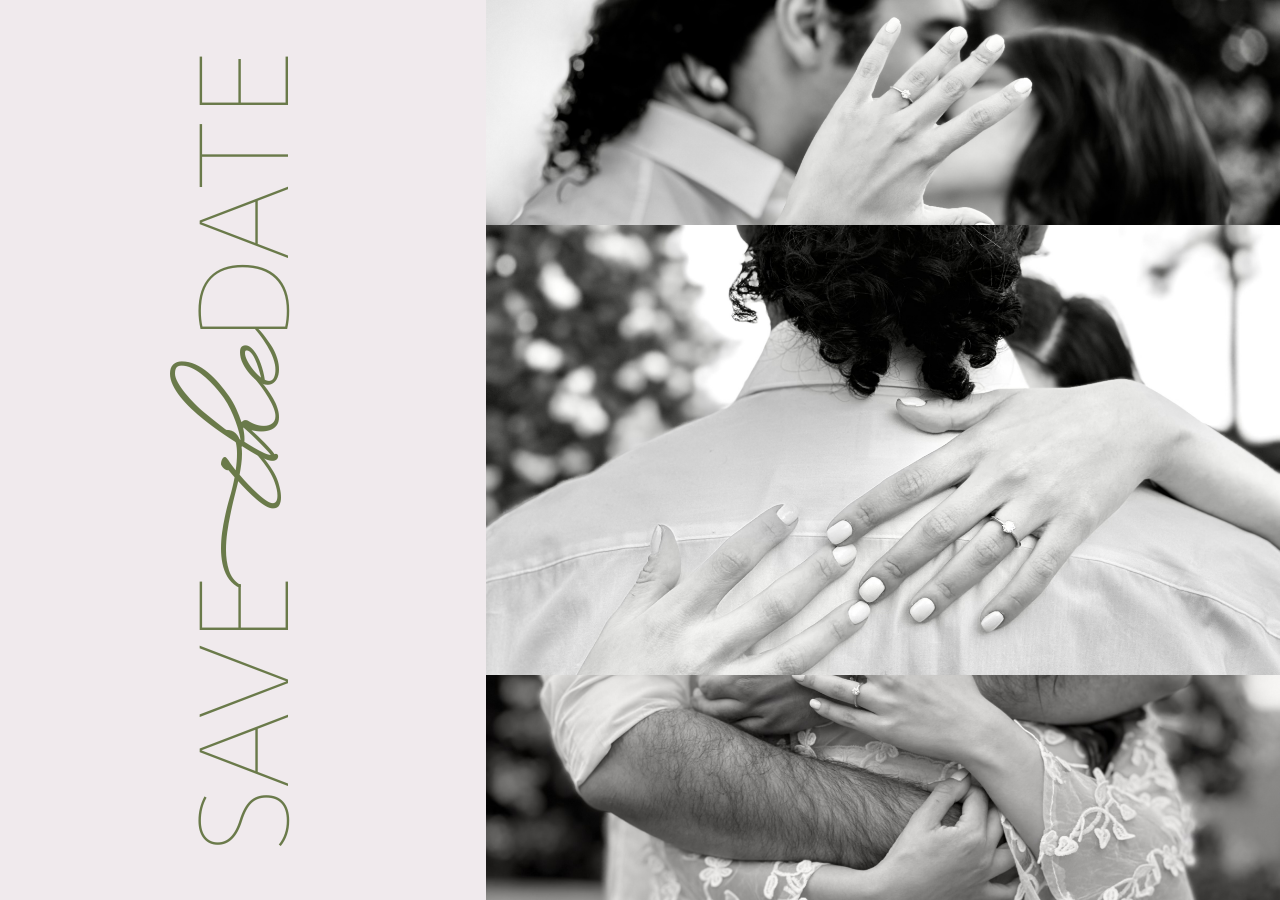
==== en/index.html @ 9528762c "final" ====
<!DOCTYPE html>
<html lang="en" dir="ltr">
<head>
  <meta charset="UTF-8">
  <meta name="viewport" content="width=device-width, initial-scale=1.0, viewport-fit=cover, interactive-widget=resizes-content">
  <meta name="format-detection" content="telephone=no">
  <meta name="apple-mobile-web-app-capable" content="yes">
  <meta name="apple-mobile-web-app-status-bar-style" content="default">
  <script>
    (function () {
      function syncAppHeight() {
        var h =
          (window.visualViewport && window.visualViewport.height) ||
          window.innerHeight;
        document.documentElement.style.setProperty(
          "--app-height",
          Math.round(h) + "px"
        );
      }
      syncAppHeight();
      window.addEventListener("resize", syncAppHeight, { passive: true });
      if (window.visualViewport) {
        window.visualViewport.addEventListener("resize", syncAppHeight, {
          passive: true,
        });
      }
    })();
  </script>
  <title>Pouya &amp; Ghazal</title>
  <link rel="preconnect" href="https://fonts.googleapis.com">
  <link rel="preconnect" href="https://fonts.gstatic.com" crossorigin>
  <link href="https://fonts.googleapis.com/css2?family=Cormorant+Garamond:ital,wght@0,400;0,500;1,400&family=WindSong:wght@400;500&family=M+PLUS+1p:wght@100;300;400&family=Noto+Sans+Arabic:wght@100..900&display=swap" rel="stylesheet">
  <link rel="stylesheet" href="styles.css">
</head>
<body class="is-intro-pending is-spiral-active">
  <div class="intro-spiral-prelude" aria-hidden="true">
    <div class="intro-spiral-prelude__stage">
      <div class="intro-spiral-prelude__arm intro-spiral-prelude__arm--a">
        <span class="intro-spiral-prelude__orb"></span>
      </div>
      <div class="intro-spiral-prelude__arm intro-spiral-prelude__arm--b">
        <span class="intro-spiral-prelude__orb"></span>
      </div>
      <span class="intro-spiral-prelude__merge"></span>
    </div>
  </div>
  <main class="invitation">
    <section class="invitation__copy-column ">
      <div class="copy-row ">
        <div class="headline-stack ">
          <div class="headline-stack__column ">
            <h1 class="headline headline--sans">SAVE</h1>
            <h1 class="headline headline--script headline--the-offset">the</h1>
            <h1 class="headline headline--sans">DATE</h1>
          </div>
          <div class="intro-reveal-overlay" aria-hidden="true"></div>
        </div>
        <p class="event-details" data-event-details="August 29, 2026 · Pooya &amp; Ghazal" lang="en" dir="ltr">August 29, 2026 · Pooya &amp; Ghazal</p>
      </div>
    </section>

    <section class="invitation__photo-column" aria-label="Photos">
      <figure class="photo-frame photo-frame--compact">
        <img src="IMG_3901.jpg" alt="" loading="eager">
      </figure>
      <figure class="photo-frame photo-frame--featured" id="featured-photo">
        <img src="IMG_3947.jpg" alt="" loading="eager">
      </figure>
      <figure class="photo-frame photo-frame--compact">
        <img src="IMG_3905.jpg" alt="" loading="eager">
      </figure>
      <div class="intro-reveal-overlay" aria-hidden="true"></div>
    </section>
  </main>
  <script src="intro-en.js" defer></script>
</body>
</html>
---- en/styles.css ----
/* ==========================================================================
   Reset & box model
   ========================================================================== */

* {
  box-sizing: border-box;
  margin: 0;
}

/* ==========================================================================
   Design tokens
   ========================================================================== */

:root {
  --nude-bg: #f0f4ec;
  --nude-panel: rgb(240, 234, 237);
  --nude-text: #6a7a4a;
  --nude-text-soft: #9c8095;
  --intro-reveal-duration: 4s;
  --intro-reveal-delay: 0ms;
  --intro-spiral-duration: 6s;
  --hero-expand-duration: 3s;
  /* Viewport: JS sets --app-height; fallbacks cover static-load + older browsers */
  --viewport-height: 100vh;
  --viewport-height: 100svh;
  --viewport-height: 100dvh;
  --app-height: var(--viewport-height);
}

/* ==========================================================================
   Typography & Language System
   ========================================================================== */

[dir="ltr"] {
  direction: ltr;
}

[dir="rtl"] {
  direction: rtl;
}

[lang="en"] {
  font-family: "Cormorant Garamond", Georgia, "Times New Roman", serif;
}

[lang="fa"] {
  font-family: "Noto Sans Arabic", sans-serif;
  font-optical-sizing: auto;
  font-weight: 400; /* Default weight, can be overridden */
  font-style: normal;
  font-variation-settings: "wdth" 100;
}

/* ==========================================================================
   Page shell
   ========================================================================== */

html {
  height: 100%;
  height: -webkit-fill-available;
  height: var(--app-height);
}

body {
  min-height: 100%;
  min-height: -webkit-fill-available;
  min-height: var(--app-height);
  color: var(--nude-text);
  background: var(--nude-bg);
  transition: background-color 0.9s ease;
  -webkit-text-size-adjust: 100%;
  text-size-adjust: 100%;
  -webkit-tap-highlight-color: transparent;
}

body.is-after-spiral {
  background-color: var(--nude-panel);
}

body.is-spiral-active .invitation {
  visibility: hidden;
}

/* ==========================================================================
   Spiral prelude (pre-reveal)
   ========================================================================== */

.intro-spiral-prelude {
  position: fixed;
  inset: 0;
  z-index: 9000;
  display: grid;
  place-items: center;
  background: var(--nude-bg);
  pointer-events: none;
  animation: intro-spiral-prelude-bg var(--intro-spiral-duration) ease-in-out forwards;
}

.intro-spiral-prelude--done {
  opacity: 0;
  visibility: hidden;
}

.intro-spiral-prelude__stage {
  position: relative;
  width: min(72vmin, 72svmin, 28rem);
  height: min(72vmin, 72svmin, 28rem);
}

.intro-spiral-prelude__arm {
  position: absolute;
  top: 50%;
  left: 50%;
  width: 0;
  height: 0;
  transform-origin: center;
  will-change: transform;
}

.intro-spiral-prelude__orb {
  position: absolute;
  top: 0;
  left: 0;
  width: clamp(5.4rem, 19.2vmin, 9.6rem);
  height: clamp(5.4rem, 19.2vmin, 9.6rem);
  border-radius: 50%;
  transform: translate(-50%, -50%);
  background: radial-gradient(
    circle at 42% 38%,
    rgba(156, 128, 149, 0.18),
    rgba(156, 128, 149, 0.07) 58%,
    transparent 78%
  );
  background: radial-gradient(
    circle at 42% 38%,
    color-mix(in srgb, var(--nude-text-soft) 18%, transparent),
    color-mix(in srgb, var(--nude-text-soft) 7%, transparent) 58%,
    transparent 78%
  );
  filter: blur(3px);
  -webkit-filter: blur(3px);
  will-change: transform, opacity;
  animation: intro-spiral-orb-fade var(--intro-spiral-duration) ease-out forwards;
}

.intro-spiral-prelude__arm--a {
  transform: rotate(0deg) translateX(40.8vmin);
  animation: intro-spiral-arm-a var(--intro-spiral-duration) linear forwards;
}

.intro-spiral-prelude__arm--b {
  transform: rotate(180deg) translateX(40.8vmin);
  animation: intro-spiral-arm-b var(--intro-spiral-duration) linear forwards;
}

.intro-spiral-prelude__merge {
  position: absolute;
  top: 50%;
  left: 50%;
  width: clamp(5.4rem, 19.2vmin, 9.6rem);
  height: clamp(5.4rem, 19.2vmin, 9.6rem);
  border-radius: 50%;
  transform: translate(-50%, -50%) scale(0.35);
  opacity: 0;
  background: radial-gradient(
    circle at 50% 50%,
    rgba(156, 128, 149, 0.24),
    rgba(156, 128, 149, 0.1) 62%,
    transparent 82%
  );
  background: radial-gradient(
    circle at 50% 50%,
    color-mix(in srgb, var(--nude-text-soft) 24%, transparent),
    color-mix(in srgb, var(--nude-text-soft) 10%, transparent) 62%,
    transparent 82%
  );
  filter: blur(4px);
  -webkit-filter: blur(4px);
  animation: intro-spiral-merge var(--intro-spiral-duration) ease-out forwards;
}

/* Transform-based keyframes (no @property) — works in Safari, Samsung Internet, etc. */
@keyframes intro-spiral-arm-a {
  0% {
    transform: rotate(0deg) translateX(40.8vmin);
  }

  22% {
    transform: rotate(108deg) translateX(38.4vmin);
  }

  48% {
    transform: rotate(324deg) translateX(24vmin);
  }

  68% {
    transform: rotate(540deg) translateX(8vmin);
  }

  78%,
  100% {
    transform: rotate(720deg) translateX(0);
  }
}

@keyframes intro-spiral-arm-b {
  0% {
    transform: rotate(180deg) translateX(40.8vmin);
  }

  22% {
    transform: rotate(288deg) translateX(38.4vmin);
  }

  48% {
    transform: rotate(504deg) translateX(24vmin);
  }

  68% {
    transform: rotate(720deg) translateX(8vmin);
  }

  78%,
  100% {
    transform: rotate(900deg) translateX(0);
  }
}

@keyframes intro-spiral-orb-fade {
  0%,
  78% {
    opacity: 1;
  }

  88%,
  100% {
    opacity: 0;
  }
}

@keyframes intro-spiral-merge {
  0%,
  78% {
    opacity: 0;
    transform: translate(-50%, -50%) scale(0.35);
  }

  86% {
    opacity: 0.35;
    transform: translate(-50%, -50%) scale(0.85);
  }

  94% {
    opacity: 0.22;
    transform: translate(-50%, -50%) scale(1.15);
  }

  100% {
    opacity: 0;
    transform: translate(-50%, -50%) scale(1.45);
  }
}

@keyframes intro-spiral-prelude-bg {
  0%,
  78% {
    background-color: var(--nude-bg);
  }

  86% {
    background-color: #eee8eb;
    background-color: color-mix(in srgb, var(--nude-panel) 38%, var(--nude-bg));
  }

  92% {
    background-color: #f2eaed;
    background-color: color-mix(in srgb, var(--nude-panel) 72%, var(--nude-bg));
  }

  100% {
    background-color: var(--nude-panel);
  }
}

/* ==========================================================================
   Invitation card layout
   ========================================================================== */

.invitation {
  display: flex;
  flex-direction: row;
  width: 100%;
  min-height: var(--app-height);
  height: var(--app-height);
}

.invitation__copy-column {
  position: relative;
  flex: 0 0 38%;
  display: flex;
  align-items: center;
  justify-content: center;
  align-self: stretch;
  min-height: 0;
  padding: max(1rem, env(safe-area-inset-top)) 0 max(1rem, env(safe-area-inset-bottom));
  background: var(--nude-panel);
  overflow: hidden;
}

.copy-row {
  display: flex;
  flex-direction: row;
  align-items: center;
  justify-content: center;
  height: 100%;
  min-height: 0;
}

/* ==========================================================================
   Headline stack (SAVE / the / DATE)
   ========================================================================== */

.headline-stack {
  --headline-font-size: clamp(2.5rem, 11vh, 7rem);
  --headline-font-size: clamp(2.5rem, 11dvh, 7rem);
  --headline-the-gap-before: 0.39em;
  --headline-the-gap-after: 0.12em;
  --headline-the-offset: 0.2em;
  position: relative;
  display: flex;
  align-items: center;
  justify-content: center;
  flex-shrink: 0;
  transform: rotate(90deg) rotate(180deg);
  -webkit-transform: rotate(90deg) rotate(180deg);
  transform-origin: center center;
  -webkit-transform-origin: center center;
}

.headline-stack__column {
  display: flex;
  flex-direction: row;
  align-items: center;
}

.headline {
  line-height: 1.3;
  color: var(--nude-text);
  white-space: nowrap;
  font-size: var(--headline-font-size, clamp(2.5rem, 11vh, 7rem));
  font-kerning: normal;
  -webkit-font-smoothing: antialiased;
}

.headline--the-offset {
  margin-inline-start: var(--headline-the-gap-before);
  margin-inline-end: var(--headline-the-gap-after);
  margin-top: var(--headline-the-offset);
}

.headline--script {
  font-family: "WindSong", cursive;
  font-weight: 500;
  font-style: normal;
}

.headline--sans {
  font-family: "M PLUS 1p", sans-serif;
  font-weight: 100;
  font-style: normal;
}

/* ==========================================================================
   Event details (couple + date)
   ========================================================================== */

.event-details {
  position: absolute;
  top: 50%;
  right: 0.5rem;
  font-weight: 400;
  font-style: normal;
  font-size: 1rem;
  letter-spacing: 0.04em;
  color: var(--nude-text-soft);
  writing-mode: vertical-rl;
  -webkit-writing-mode: vertical-rl;
  text-orientation: mixed;
  -webkit-text-orientation: mixed;
  white-space: nowrap;
  transform: translateY(-50%) rotate(180deg);
  -webkit-transform: translateY(-50%) rotate(180deg);
  flex-shrink: 0;
  font-kerning: normal;
  -webkit-font-smoothing: antialiased;
}

.event-details.event-details--typing {
  opacity: 1;
  transition: opacity 0.3s ease;
}

.event-details.event-details--typing:not(.event-details--done)::after {
  content: "|";
  margin-left: 0.05em;
  opacity: 0.85;
  animation: typing-caret-blink 0.9s step-end infinite;
}

.event-details.event-details--done::after {
  content: none;
}

@keyframes typing-caret-blink {
  50% {
    opacity: 0;
  }
}

/* ==========================================================================
   Photo gallery column
   ========================================================================== */

.invitation__photo-column {
  position: relative;
  flex: 1 1 auto;
  display: flex;
  flex-direction: column;
  align-self: stretch;
  min-width: 0;
  min-height: 0;
  height: 100%;
}

.photo-frame {
  overflow: hidden;
  min-height: 0;
  flex-shrink: 0;
}

.photo-frame--compact {
  flex: 0 0 25%;
}

.photo-frame--featured {
  flex: 1 1 40%;
  min-height: 0;
}

.photo-frame img {
  display: block;
  width: 100%;
  height: 100%;
  object-fit: cover;
  object-position: center;
  -webkit-object-fit: cover;
}

/* ==========================================================================
   Intro blur reveal (overlay layers)
   ========================================================================== */

.intro-reveal-overlay {
  position: absolute;
  inset: 0;
  z-index: 2;
  pointer-events: none;
  -webkit-backdrop-filter: blur(32px);
  backdrop-filter: blur(32px);
  background: var(--nude-panel);
  background: color-mix(in srgb, var(--nude-panel) 100%, transparent);
  opacity: 1;
  transform: translateZ(0);
  -webkit-transform: translateZ(0);
  transition: opacity var(--intro-reveal-duration) ease-in var(--intro-reveal-delay);
}

body.is-intro-revealing .intro-reveal-overlay {
  opacity: 0;
}

body.is-layout-locked .invitation__copy-column,
body.is-layout-locked .invitation__photo-column {
  flex: 0 0 auto;
}

body.is-intro-pending,
body.is-intro-revealing,
body.is-layout-locked {
  overflow-x: hidden;
}

body.is-intro-pending .event-details {
  opacity: 0;
}

/* ==========================================================================
   Photo spotlight overlay
   ========================================================================== */

body.is-spotlight-pending,
body.is-spotlight-active {
  overflow: hidden;
}

.photo-spotlight {
  position: fixed;
  inset: 0;
  z-index: 10000;
  pointer-events: none;
}

.photo-spotlight__viewport {
  position: fixed;
  top: var(--reveal-top, 0);
  left: var(--reveal-left, 0);
  width: var(--reveal-width, 100vw);
  height: var(--reveal-height, var(--app-height));
  overflow: hidden;
  z-index: 1;
  background: var(--nude-text-soft);
  transition:
    top var(--hero-expand-duration) cubic-bezier(0.4, 0, 0.2, 1),
    left var(--hero-expand-duration) cubic-bezier(0.4, 0, 0.2, 1),
    width var(--hero-expand-duration) cubic-bezier(0.4, 0, 0.2, 1),
    height var(--hero-expand-duration) cubic-bezier(0.4, 0, 0.2, 1);
}

.photo-spotlight--expanded .photo-spotlight__viewport {
  top: 0;
  left: 0;
  width: 100vw;
  height: var(--app-height);
}

.photo-spotlight__viewport img {
  display: block;
  width: 100%;
  height: 100%;
  object-fit: cover;
  object-position: center;
  -webkit-object-fit: cover;
  opacity: 1;
  transition: filter var(--hero-expand-duration) cubic-bezier(0.4, 0, 0.2, 1);
  -webkit-transition: -webkit-filter var(--hero-expand-duration) cubic-bezier(0.4, 0, 0.2, 1);
}

.photo-spotlight--expanded .photo-spotlight__viewport img {
  filter: brightness(0.42);
  -webkit-filter: brightness(0.42);
}

.photo-spotlight__dim {
  position: absolute;
  inset: 0;
  background: rgba(0, 0, 0, 0);
  transition: background var(--hero-expand-duration) cubic-bezier(0.4, 0, 0.2, 1);
  pointer-events: none;
}

.photo-spotlight--expanded .photo-spotlight__dim {
  background: var(--nude-text-soft);
  opacity: 0.42;
  filter: brightness(0.42);
  -webkit-filter: brightness(0.42);
}

.photo-spotlight__message {
  position: fixed;
  inset: 0;
  z-index: 2;
  display: flex;
  align-items: center;
  justify-content: center;
  margin: 0;
  padding: max(1.5rem, env(safe-area-inset-top)) 2rem max(7.5rem, calc(env(safe-area-inset-bottom) + 6rem));
  max-width: 36rem;
  margin-inline: auto;
  font-size: clamp(1.05rem, 2.8vw, 1.35rem);
  font-weight: 400;
  line-height: 1.65;
  letter-spacing: 0.02em;
  color: rgba(255, 252, 248, 0.94);
  text-align: center;
  white-space: pre-line;
  opacity: 0;
  transition: opacity 0.6s ease 0.15s;
}

.photo-spotlight--typing .photo-spotlight__message {
  opacity: 1;
}

.photo-spotlight__address {
  position: fixed;
  left: 50%;
  bottom: max(2.75rem, calc(env(safe-area-inset-bottom) + 1.75rem));
  z-index: 3;
  display: inline-flex;
  align-items: center;
  gap: 0.55rem;
  padding: 0.72rem 1.5rem;
  border-radius: 999px;
  border: 1px solid rgba(255, 252, 248, 0.5);
  background: rgba(156, 128, 149, 0.2);
  -webkit-backdrop-filter: blur(6px);
  backdrop-filter: blur(6px);
  color: rgba(255, 252, 248, 0.95);
  font-size: clamp(1rem, 2.6vw, 1.2rem);
  font-weight: 400;
  letter-spacing: 0.02em;
  text-decoration: none;
  pointer-events: auto;
  cursor: pointer;
  opacity: 0;
  transform: translateX(-50%) translateY(14px);
  transition:
    opacity 1.6s ease,
    transform 1.6s ease,
    background 0.4s ease,
    border-color 0.4s ease;
}

.photo-spotlight__address--visible {
  opacity: 1;
  transform: translateX(-50%) translateY(0);
}

.photo-spotlight__address:hover,
.photo-spotlight__address:focus-visible {
  background: rgba(156, 128, 149, 0.34);
  border-color: rgba(255, 252, 248, 0.85);
  outline: none;
}

.photo-spotlight__address-icon {
  width: 1.2em;
  height: 1.2em;
  flex-shrink: 0;
}

/* ==========================================================================
   Address page
   ========================================================================== */

.address-body {
  display: flex;
  min-height: var(--app-height);
  background: var(--nude-panel);
}

.address {
  position: relative;
  margin: auto;
  width: min(92%, 30rem);
  display: flex;
  flex-direction: column;
  align-items: center;
  gap: 1.75rem;
  padding: max(4rem, calc(env(safe-area-inset-top) + 3rem)) 1.25rem
    max(2.5rem, calc(env(safe-area-inset-bottom) + 1.5rem));
  text-align: center;
  animation: address-fade-in 0.9s ease both;
}

@keyframes address-fade-in {
  from {
    opacity: 0;
    transform: translateY(10px);
  }
  to {
    opacity: 1;
    transform: translateY(0);
  }
}

.address__back {
  position: absolute;
  top: max(1.25rem, env(safe-area-inset-top));
  inset-inline-start: 0.25rem;
  display: inline-flex;
  align-items: center;
  gap: 0.35rem;
  padding: 0.4rem 0.7rem;
  color: var(--nude-text-soft);
  font-size: 0.95rem;
  text-decoration: none;
  border-radius: 999px;
  transition: color 0.3s ease;
}

.address__back:hover,
.address__back:focus-visible {
  color: var(--nude-text);
  outline: none;
}

.address__back-icon {
  width: 1.05em;
  height: 1.05em;
}

.address__photo {
  width: 100%;
  aspect-ratio: 4 / 3;
  margin: 0;
  overflow: hidden;
  border-radius: 16px;
  box-shadow: 0 18px 40px -24px rgba(106, 122, 74, 0.55);
}

.address__photo img {
  display: block;
  width: 100%;
  height: 100%;
  object-fit: cover;
  object-position: center;
}

.address__title {
  font-size: clamp(2rem, 9vw, 3rem);
  font-weight: 400;
  color: var(--nude-text);
  line-height: 1.2;
}

.address__subtitle {
  margin-top: -0.85rem;
  font-size: clamp(1rem, 3.5vw, 1.15rem);
  color: var(--nude-text-soft);
  line-height: 1.4;
}

.address__text {
  font-size: clamp(1rem, 3.8vw, 1.2rem);
  line-height: 2;
  color: var(--nude-text-soft);
  white-space: pre-line;
}

.address__actions {
  display: flex;
  flex-wrap: wrap;
  justify-content: center;
  gap: 0.75rem;
}

.address__map-link {
  display: inline-flex;
  align-items: center;
  gap: 0.5rem;
  padding: 0.78rem 1.7rem;
  border-radius: 999px;
  border: 1px solid color-mix(in srgb, var(--nude-text) 45%, transparent);
  background: transparent;
  color: var(--nude-text);
  font-size: clamp(1rem, 3vw, 1.15rem);
  letter-spacing: 0.02em;
  text-decoration: none;
  transition:
    background 0.35s ease,
    color 0.35s ease,
    border-color 0.35s ease;
}

.address__map-link:hover,
.address__map-link:focus-visible {
  background: var(--nude-text);
  color: var(--nude-panel);
  border-color: var(--nude-text);
  outline: none;
}

.address__map-icon {
  width: 1.2em;
  height: 1.2em;
  flex-shrink: 0;
}

.address--korooki {
  width: min(96%, 42rem);
  max-width: 100%;
  min-width: 0;
  gap: 1.25rem;
}

.address__korooki {
  position: relative;
  width: 100%;
  max-width: 100%;
  min-width: 0;
  margin: 0;
  overflow: hidden;
  border-radius: 16px;
  background: var(--nude-panel);
  box-shadow: 0 18px 40px -24px rgba(106, 122, 74, 0.45);
  isolation: isolate;
}

.address__korooki img {
  display: block;
  width: 100%;
  max-width: 100%;
  height: auto;
  mix-blend-mode: multiply;
  filter: contrast(0.92) brightness(0.98) sepia(0.12);
}

.address__korooki-wash {
  position: absolute;
  inset: 0;
  pointer-events: none;
  background: color-mix(in srgb, var(--nude-panel) 28%, transparent);
  mix-blend-mode: multiply;
}

/* ==========================================================================
   Reduced motion overrides
   ========================================================================== */

@media (prefers-reduced-motion: reduce) {
  .intro-spiral-prelude {
    display: none;
  }

  body.is-spiral-active .invitation {
    visibility: visible;
  }

  .intro-reveal-overlay {
    transition: none;
    opacity: 0;
  }

  body.is-intro-pending .event-details {
    opacity: 1;
  }

  .photo-spotlight__address {
    transition: opacity 0.4s ease;
    transform: translateX(-50%);
  }

  .photo-spotlight__address--visible {
    transform: translateX(-50%);
  }

  .address {
    animation: none;
  }
}
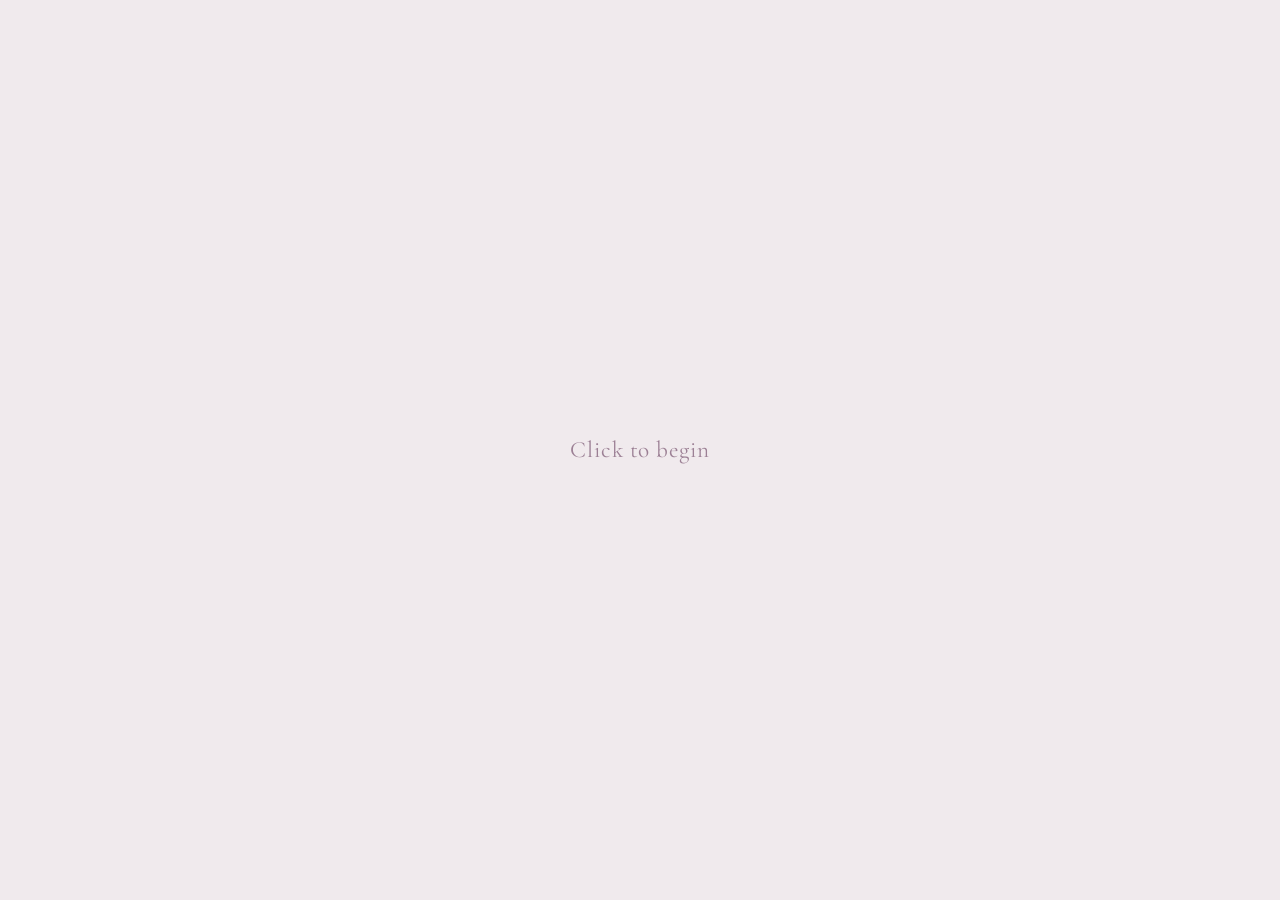
==== commit 4508c333: "song" ====
--- a/en/index.html
+++ b/en/index.html
@@ -30,9 +30,9 @@
   <link rel="preconnect" href="https://fonts.googleapis.com">
   <link rel="preconnect" href="https://fonts.gstatic.com" crossorigin>
   <link href="https://fonts.googleapis.com/css2?family=Cormorant+Garamond:ital,wght@0,400;0,500;1,400&family=WindSong:wght@400;500&family=M+PLUS+1p:wght@100;300;400&family=Noto+Sans+Arabic:wght@100..900&display=swap" rel="stylesheet">
-  <link rel="stylesheet" href="styles.css">
+  <link rel="stylesheet" href="../assets/styles.css">
 </head>
-<body class="is-intro-pending is-spiral-active">
+<body class="is-start-pending is-intro-pending is-spiral-active">
   <div class="intro-spiral-prelude" aria-hidden="true">
     <div class="intro-spiral-prelude__stage">
       <div class="intro-spiral-prelude__arm intro-spiral-prelude__arm--a">
@@ -61,17 +61,34 @@
 
     <section class="invitation__photo-column" aria-label="Photos">
       <figure class="photo-frame photo-frame--compact">
-        <img src="IMG_3901.jpg" alt="" loading="eager">
+        <img src="../assets/IMG_3901.jpg" alt="" loading="eager">
       </figure>
       <figure class="photo-frame photo-frame--featured" id="featured-photo">
-        <img src="IMG_3947.jpg" alt="" loading="eager">
+        <img src="../assets/IMG_3947.jpg" alt="" loading="eager">
       </figure>
       <figure class="photo-frame photo-frame--compact">
-        <img src="IMG_3905.jpg" alt="" loading="eager">
+        <img src="../assets/IMG_3905.jpg" alt="" loading="eager">
       </figure>
       <div class="intro-reveal-overlay" aria-hidden="true"></div>
     </section>
   </main>
-  <script src="intro-en.js" defer></script>
+  <script>
+    window.PG_INVITE = {
+      spotlight: {
+        content: "We're so excited to celebrate our ceremony with the people we love most, and it wouldn't be the same without you! We'd be so happy to have you with us as we say \"I do\" and celebrate this special day together.\n\nTo those who are unable to join us, please know you'll be dearly missed. We'll be carrying your love and well wishes with us on our special day.\n\nIf you could kindly let us know by next week whether you'll be able to join us, we'd really appreciate it.\n\nSaturday, August 29 at 7:30 PM\n\nWith love,\nGhazal and Pooya",
+        lang: "en",
+        dir: "ltr",
+      },
+      addressCta: {
+        content: "Address",
+        lang: "en",
+        dir: "ltr",
+      },
+      startLabel: "Click to begin",
+      startLang: "en",
+      startDir: "ltr",
+    };
+  </script>
+  <script src="../assets/intro.js" defer></script>
 </body>
 </html>
--- a/assets/styles.css
+++ b/assets/styles.css
@@ -0,0 +1,912 @@
+/* ==========================================================================
+   Reset & box model
+   ========================================================================== */
+
+* {
+  box-sizing: border-box;
+  margin: 0;
+}
+
+/* ==========================================================================
+   Design tokens
+   ========================================================================== */
+
+:root {
+  --nude-bg: #f0f4ec;
+  --nude-panel: rgb(240, 234, 237);
+  --nude-text: #6a7a4a;
+  --nude-text-soft: #9c8095;
+  --intro-reveal-duration: 4s;
+  --intro-reveal-delay: 0ms;
+  --intro-spiral-duration: 6s;
+  --hero-expand-duration: 3s;
+  /* Viewport: JS sets --app-height; fallbacks cover static-load + older browsers */
+  --viewport-height: 100vh;
+  --viewport-height: 100svh;
+  --viewport-height: 100dvh;
+  --app-height: var(--viewport-height);
+}
+
+/* ==========================================================================
+   Typography & Language System
+   ========================================================================== */
+
+[dir="ltr"] {
+  direction: ltr;
+}
+
+[dir="rtl"] {
+  direction: rtl;
+}
+
+[lang="en"] {
+  font-family: "Cormorant Garamond", Georgia, "Times New Roman", serif;
+}
+
+[lang="fa"] {
+  font-family: "Noto Sans Arabic", sans-serif;
+  font-optical-sizing: auto;
+  font-weight: 400; /* Default weight, can be overridden */
+  font-style: normal;
+  font-variation-settings: "wdth" 100;
+}
+
+/* ==========================================================================
+   Page shell
+   ========================================================================== */
+
+html {
+  height: 100%;
+  height: -webkit-fill-available;
+  height: var(--app-height);
+}
+
+body {
+  min-height: 100%;
+  min-height: -webkit-fill-available;
+  min-height: var(--app-height);
+  color: var(--nude-text);
+  background: var(--nude-bg);
+  transition: background-color 0.9s ease;
+  -webkit-text-size-adjust: 100%;
+  text-size-adjust: 100%;
+  -webkit-tap-highlight-color: transparent;
+}
+
+body.is-after-spiral {
+  background-color: var(--nude-panel);
+}
+
+body.is-spiral-active .invitation {
+  visibility: hidden;
+}
+
+/* ==========================================================================
+   Start gate (tap to begin + unlock audio)
+   ========================================================================== */
+
+body.is-start-pending {
+  overflow: hidden;
+  background-color: var(--nude-panel);
+}
+
+body.is-start-pending .invitation,
+body.is-start-pending .intro-spiral-prelude {
+  visibility: hidden;
+  pointer-events: none;
+}
+
+body.is-start-pending .intro-spiral-prelude,
+body.is-start-pending .intro-spiral-prelude * {
+  animation-play-state: paused;
+}
+
+.start-gate {
+  position: fixed;
+  inset: 0;
+  z-index: 11000;
+  display: grid;
+  place-items: center;
+  padding: max(1.5rem, env(safe-area-inset-top)) 1.5rem
+    max(1.5rem, env(safe-area-inset-bottom));
+  background: var(--nude-panel);
+}
+
+.start-gate__btn {
+  appearance: none;
+  border: none;
+  background: transparent;
+  color: var(--nude-text);
+  font-size: clamp(1.15rem, 4.2vw, 1.45rem);
+  letter-spacing: 0.04em;
+  line-height: 1.4;
+  padding: 0.85rem 0.5rem;
+  cursor: pointer;
+  -webkit-tap-highlight-color: transparent;
+  transition: color 0.35s ease, opacity 0.35s ease;
+}
+
+.start-gate__btn:hover,
+.start-gate__btn:focus-visible {
+  color: var(--nude-text-soft);
+  outline: none;
+}
+
+.start-gate__btn[lang="fa"] {
+  font-family: "Noto Sans Arabic", sans-serif;
+  letter-spacing: 0;
+}
+
+.start-gate__btn[lang="en"] {
+  font-family: "Cormorant Garamond", Georgia, serif;
+}
+
+/* ==========================================================================
+   Spiral prelude (pre-reveal)
+   ========================================================================== */
+
+.intro-spiral-prelude {
+  position: fixed;
+  inset: 0;
+  z-index: 9000;
+  display: grid;
+  place-items: center;
+  background: var(--nude-bg);
+  pointer-events: none;
+  animation: intro-spiral-prelude-bg var(--intro-spiral-duration) ease-in-out forwards;
+}
+
+.intro-spiral-prelude--done {
+  opacity: 0;
+  visibility: hidden;
+}
+
+.intro-spiral-prelude__stage {
+  position: relative;
+  width: min(72vmin, 72svmin, 28rem);
+  height: min(72vmin, 72svmin, 28rem);
+}
+
+.intro-spiral-prelude__arm {
+  position: absolute;
+  top: 50%;
+  left: 50%;
+  width: 0;
+  height: 0;
+  transform-origin: center;
+  will-change: transform;
+}
+
+.intro-spiral-prelude__orb {
+  position: absolute;
+  top: 0;
+  left: 0;
+  width: clamp(5.4rem, 19.2vmin, 9.6rem);
+  height: clamp(5.4rem, 19.2vmin, 9.6rem);
+  border-radius: 50%;
+  transform: translate(-50%, -50%);
+  background: radial-gradient(
+    circle at 42% 38%,
+    rgba(156, 128, 149, 0.18),
+    rgba(156, 128, 149, 0.07) 58%,
+    transparent 78%
+  );
+  background: radial-gradient(
+    circle at 42% 38%,
+    color-mix(in srgb, var(--nude-text-soft) 18%, transparent),
+    color-mix(in srgb, var(--nude-text-soft) 7%, transparent) 58%,
+    transparent 78%
+  );
+  filter: blur(3px);
+  -webkit-filter: blur(3px);
+  will-change: transform, opacity;
+  animation: intro-spiral-orb-fade var(--intro-spiral-duration) ease-out forwards;
+}
+
+.intro-spiral-prelude__arm--a {
+  transform: rotate(0deg) translateX(40.8vmin);
+  animation: intro-spiral-arm-a var(--intro-spiral-duration) linear forwards;
+}
+
+.intro-spiral-prelude__arm--b {
+  transform: rotate(180deg) translateX(40.8vmin);
+  animation: intro-spiral-arm-b var(--intro-spiral-duration) linear forwards;
+}
+
+.intro-spiral-prelude__merge {
+  position: absolute;
+  top: 50%;
+  left: 50%;
+  width: clamp(5.4rem, 19.2vmin, 9.6rem);
+  height: clamp(5.4rem, 19.2vmin, 9.6rem);
+  border-radius: 50%;
+  transform: translate(-50%, -50%) scale(0.35);
+  opacity: 0;
+  background: radial-gradient(
+    circle at 50% 50%,
+    rgba(156, 128, 149, 0.24),
+    rgba(156, 128, 149, 0.1) 62%,
+    transparent 82%
+  );
+  background: radial-gradient(
+    circle at 50% 50%,
+    color-mix(in srgb, var(--nude-text-soft) 24%, transparent),
+    color-mix(in srgb, var(--nude-text-soft) 10%, transparent) 62%,
+    transparent 82%
+  );
+  filter: blur(4px);
+  -webkit-filter: blur(4px);
+  animation: intro-spiral-merge var(--intro-spiral-duration) ease-out forwards;
+}
+
+/* Transform-based keyframes (no @property) — works in Safari, Samsung Internet, etc. */
+@keyframes intro-spiral-arm-a {
+  0% {
+    transform: rotate(0deg) translateX(40.8vmin);
+  }
+
+  22% {
+    transform: rotate(108deg) translateX(38.4vmin);
+  }
+
+  48% {
+    transform: rotate(324deg) translateX(24vmin);
+  }
+
+  68% {
+    transform: rotate(540deg) translateX(8vmin);
+  }
+
+  78%,
+  100% {
+    transform: rotate(720deg) translateX(0);
+  }
+}
+
+@keyframes intro-spiral-arm-b {
+  0% {
+    transform: rotate(180deg) translateX(40.8vmin);
+  }
+
+  22% {
+    transform: rotate(288deg) translateX(38.4vmin);
+  }
+
+  48% {
+    transform: rotate(504deg) translateX(24vmin);
+  }
+
+  68% {
+    transform: rotate(720deg) translateX(8vmin);
+  }
+
+  78%,
+  100% {
+    transform: rotate(900deg) translateX(0);
+  }
+}
+
+@keyframes intro-spiral-orb-fade {
+  0%,
+  78% {
+    opacity: 1;
+  }
+
+  88%,
+  100% {
+    opacity: 0;
+  }
+}
+
+@keyframes intro-spiral-merge {
+  0%,
+  78% {
+    opacity: 0;
+    transform: translate(-50%, -50%) scale(0.35);
+  }
+
+  86% {
+    opacity: 0.35;
+    transform: translate(-50%, -50%) scale(0.85);
+  }
+
+  94% {
+    opacity: 0.22;
+    transform: translate(-50%, -50%) scale(1.15);
+  }
+
+  100% {
+    opacity: 0;
+    transform: translate(-50%, -50%) scale(1.45);
+  }
+}
+
+@keyframes intro-spiral-prelude-bg {
+  0%,
+  78% {
+    background-color: var(--nude-bg);
+  }
+
+  86% {
+    background-color: #eee8eb;
+    background-color: color-mix(in srgb, var(--nude-panel) 38%, var(--nude-bg));
+  }
+
+  92% {
+    background-color: #f2eaed;
+    background-color: color-mix(in srgb, var(--nude-panel) 72%, var(--nude-bg));
+  }
+
+  100% {
+    background-color: var(--nude-panel);
+  }
+}
+
+/* ==========================================================================
+   Invitation card layout
+   ========================================================================== */
+
+.invitation {
+  display: flex;
+  flex-direction: row;
+  width: 100%;
+  min-height: var(--app-height);
+  height: var(--app-height);
+}
+
+.invitation__copy-column {
+  position: relative;
+  flex: 0 0 38%;
+  display: flex;
+  align-items: center;
+  justify-content: center;
+  align-self: stretch;
+  min-height: 0;
+  padding: max(1rem, env(safe-area-inset-top)) 0 max(1rem, env(safe-area-inset-bottom));
+  background: var(--nude-panel);
+  overflow: hidden;
+}
+
+.copy-row {
+  display: flex;
+  flex-direction: row;
+  align-items: center;
+  justify-content: center;
+  height: 100%;
+  min-height: 0;
+}
+
+/* ==========================================================================
+   Headline stack (SAVE / the / DATE)
+   ========================================================================== */
+
+.headline-stack {
+  --headline-font-size: clamp(2.5rem, 11vh, 7rem);
+  --headline-font-size: clamp(2.5rem, 11dvh, 7rem);
+  --headline-the-gap-before: 0.39em;
+  --headline-the-gap-after: 0.12em;
+  --headline-the-offset: 0.2em;
+  position: relative;
+  display: flex;
+  align-items: center;
+  justify-content: center;
+  flex-shrink: 0;
+  transform: rotate(90deg) rotate(180deg);
+  -webkit-transform: rotate(90deg) rotate(180deg);
+  transform-origin: center center;
+  -webkit-transform-origin: center center;
+}
+
+.headline-stack__column {
+  display: flex;
+  flex-direction: row;
+  align-items: center;
+}
+
+.headline {
+  line-height: 1.3;
+  color: var(--nude-text);
+  white-space: nowrap;
+  font-size: var(--headline-font-size, clamp(2.5rem, 11vh, 7rem));
+  font-kerning: normal;
+  -webkit-font-smoothing: antialiased;
+}
+
+.headline--the-offset {
+  margin-inline-start: var(--headline-the-gap-before);
+  margin-inline-end: var(--headline-the-gap-after);
+  margin-top: var(--headline-the-offset);
+}
+
+.headline--script {
+  font-family: "WindSong", cursive;
+  font-weight: 500;
+  font-style: normal;
+}
+
+.headline--sans {
+  font-family: "M PLUS 1p", sans-serif;
+  font-weight: 100;
+  font-style: normal;
+}
+
+/* ==========================================================================
+   Event details (couple + date)
+   ========================================================================== */
+
+.event-details {
+  position: absolute;
+  top: 50%;
+  right: 0.5rem;
+  font-weight: 400;
+  font-style: normal;
+  font-size: 1rem;
+  letter-spacing: 0.04em;
+  color: var(--nude-text-soft);
+  writing-mode: vertical-rl;
+  -webkit-writing-mode: vertical-rl;
+  text-orientation: mixed;
+  -webkit-text-orientation: mixed;
+  white-space: nowrap;
+  transform: translateY(-50%) rotate(180deg);
+  -webkit-transform: translateY(-50%) rotate(180deg);
+  flex-shrink: 0;
+  font-kerning: normal;
+  -webkit-font-smoothing: antialiased;
+}
+
+.event-details.event-details--typing {
+  opacity: 1;
+  transition: opacity 0.3s ease;
+}
+
+.event-details.event-details--typing:not(.event-details--done)::after {
+  content: "|";
+  margin-left: 0.05em;
+  opacity: 0.85;
+  animation: typing-caret-blink 0.9s step-end infinite;
+}
+
+.event-details.event-details--done::after {
+  content: none;
+}
+
+@keyframes typing-caret-blink {
+  50% {
+    opacity: 0;
+  }
+}
+
+/* ==========================================================================
+   Photo gallery column
+   ========================================================================== */
+
+.invitation__photo-column {
+  position: relative;
+  flex: 1 1 auto;
+  display: flex;
+  flex-direction: column;
+  align-self: stretch;
+  min-width: 0;
+  min-height: 0;
+  height: 100%;
+}
+
+.photo-frame {
+  overflow: hidden;
+  min-height: 0;
+  flex-shrink: 0;
+}
+
+.photo-frame--compact {
+  flex: 0 0 25%;
+}
+
+.photo-frame--featured {
+  flex: 1 1 40%;
+  min-height: 0;
+}
+
+.photo-frame img {
+  display: block;
+  width: 100%;
+  height: 100%;
+  object-fit: cover;
+  object-position: center;
+  -webkit-object-fit: cover;
+}
+
+/* ==========================================================================
+   Intro blur reveal (overlay layers)
+   ========================================================================== */
+
+.intro-reveal-overlay {
+  position: absolute;
+  inset: 0;
+  z-index: 2;
+  pointer-events: none;
+  -webkit-backdrop-filter: blur(32px);
+  backdrop-filter: blur(32px);
+  background: var(--nude-panel);
+  background: color-mix(in srgb, var(--nude-panel) 100%, transparent);
+  opacity: 1;
+  transform: translateZ(0);
+  -webkit-transform: translateZ(0);
+  transition: opacity var(--intro-reveal-duration) ease-in var(--intro-reveal-delay);
+}
+
+body.is-intro-revealing .intro-reveal-overlay {
+  opacity: 0;
+}
+
+body.is-layout-locked .invitation__copy-column,
+body.is-layout-locked .invitation__photo-column {
+  flex: 0 0 auto;
+}
+
+body.is-intro-pending,
+body.is-intro-revealing,
+body.is-layout-locked {
+  overflow-x: hidden;
+}
+
+body.is-intro-pending .event-details {
+  opacity: 0;
+}
+
+/* ==========================================================================
+   Photo spotlight overlay
+   ========================================================================== */
+
+body.is-spotlight-pending,
+body.is-spotlight-active {
+  overflow: hidden;
+}
+
+.photo-spotlight {
+  position: fixed;
+  inset: 0;
+  z-index: 10000;
+  pointer-events: none;
+}
+
+.photo-spotlight__viewport {
+  position: fixed;
+  top: var(--reveal-top, 0);
+  left: var(--reveal-left, 0);
+  width: var(--reveal-width, 100vw);
+  height: var(--reveal-height, var(--app-height));
+  overflow: hidden;
+  z-index: 1;
+  background: var(--nude-text-soft);
+  transition:
+    top var(--hero-expand-duration) cubic-bezier(0.4, 0, 0.2, 1),
+    left var(--hero-expand-duration) cubic-bezier(0.4, 0, 0.2, 1),
+    width var(--hero-expand-duration) cubic-bezier(0.4, 0, 0.2, 1),
+    height var(--hero-expand-duration) cubic-bezier(0.4, 0, 0.2, 1);
+}
+
+.photo-spotlight--expanded .photo-spotlight__viewport {
+  top: 0;
+  left: 0;
+  width: 100vw;
+  height: var(--app-height);
+}
+
+.photo-spotlight__viewport img {
+  display: block;
+  width: 100%;
+  height: 100%;
+  object-fit: cover;
+  object-position: center;
+  -webkit-object-fit: cover;
+  opacity: 1;
+  transition: filter var(--hero-expand-duration) cubic-bezier(0.4, 0, 0.2, 1);
+  -webkit-transition: -webkit-filter var(--hero-expand-duration) cubic-bezier(0.4, 0, 0.2, 1);
+}
+
+.photo-spotlight--expanded .photo-spotlight__viewport img {
+  filter: brightness(0.42);
+  -webkit-filter: brightness(0.42);
+}
+
+.photo-spotlight__dim {
+  position: absolute;
+  inset: 0;
+  background: rgba(0, 0, 0, 0);
+  transition: background var(--hero-expand-duration) cubic-bezier(0.4, 0, 0.2, 1);
+  pointer-events: none;
+}
+
+.photo-spotlight--expanded .photo-spotlight__dim {
+  background: var(--nude-text-soft);
+  opacity: 0.42;
+  filter: brightness(0.42);
+  -webkit-filter: brightness(0.42);
+}
+
+.photo-spotlight__message {
+  position: fixed;
+  inset: 0;
+  z-index: 2;
+  display: flex;
+  align-items: center;
+  justify-content: center;
+  margin: 0;
+  padding: max(1.5rem, env(safe-area-inset-top)) 2rem max(7.5rem, calc(env(safe-area-inset-bottom) + 6rem));
+  max-width: 36rem;
+  margin-inline: auto;
+  font-size: clamp(1.05rem, 2.8vw, 1.35rem);
+  font-weight: 400;
+  line-height: 1.65;
+  letter-spacing: 0.02em;
+  color: rgba(255, 252, 248, 0.94);
+  text-align: center;
+  white-space: pre-line;
+  opacity: 0;
+  transition: opacity 0.6s ease 0.15s;
+}
+
+.photo-spotlight--typing .photo-spotlight__message {
+  opacity: 1;
+}
+
+.photo-spotlight__address {
+  position: fixed;
+  left: 50%;
+  bottom: max(2.75rem, calc(env(safe-area-inset-bottom) + 1.75rem));
+  z-index: 3;
+  display: inline-flex;
+  align-items: center;
+  gap: 0.55rem;
+  padding: 0.72rem 1.5rem;
+  border-radius: 999px;
+  border: 1px solid rgba(255, 252, 248, 0.5);
+  background: rgba(156, 128, 149, 0.2);
+  -webkit-backdrop-filter: blur(6px);
+  backdrop-filter: blur(6px);
+  color: rgba(255, 252, 248, 0.95);
+  font-size: clamp(1rem, 2.6vw, 1.2rem);
+  font-weight: 400;
+  letter-spacing: 0.02em;
+  text-decoration: none;
+  pointer-events: auto;
+  cursor: pointer;
+  opacity: 0;
+  transform: translateX(-50%) translateY(14px);
+  transition:
+    opacity 1.6s ease,
+    transform 1.6s ease,
+    background 0.4s ease,
+    border-color 0.4s ease;
+}
+
+.photo-spotlight__address--visible {
+  opacity: 1;
+  transform: translateX(-50%) translateY(0);
+}
+
+.photo-spotlight__address:hover,
+.photo-spotlight__address:focus-visible {
+  background: rgba(156, 128, 149, 0.34);
+  border-color: rgba(255, 252, 248, 0.85);
+  outline: none;
+}
+
+.photo-spotlight__address-icon {
+  width: 1.2em;
+  height: 1.2em;
+  flex-shrink: 0;
+}
+
+/* ==========================================================================
+   Address page
+   ========================================================================== */
+
+.address-body {
+  display: flex;
+  min-height: var(--app-height);
+  background: var(--nude-panel);
+}
+
+.address {
+  position: relative;
+  margin: auto;
+  width: min(92%, 30rem);
+  display: flex;
+  flex-direction: column;
+  align-items: center;
+  gap: 1.75rem;
+  padding: max(4rem, calc(env(safe-area-inset-top) + 3rem)) 1.25rem
+    max(2.5rem, calc(env(safe-area-inset-bottom) + 1.5rem));
+  text-align: center;
+  animation: address-fade-in 0.9s ease both;
+}
+
+@keyframes address-fade-in {
+  from {
+    opacity: 0;
+    transform: translateY(10px);
+  }
+  to {
+    opacity: 1;
+    transform: translateY(0);
+  }
+}
+
+.address__back {
+  position: absolute;
+  top: max(1.25rem, env(safe-area-inset-top));
+  inset-inline-start: 0.25rem;
+  display: inline-flex;
+  align-items: center;
+  gap: 0.35rem;
+  padding: 0.4rem 0.7rem;
+  color: var(--nude-text-soft);
+  font-size: 0.95rem;
+  text-decoration: none;
+  border-radius: 999px;
+  transition: color 0.3s ease;
+}
+
+.address__back:hover,
+.address__back:focus-visible {
+  color: var(--nude-text);
+  outline: none;
+}
+
+.address__back-icon {
+  width: 1.05em;
+  height: 1.05em;
+}
+
+.address__photo {
+  width: 100%;
+  aspect-ratio: 4 / 3;
+  margin: 0;
+  overflow: hidden;
+  border-radius: 16px;
+  box-shadow: 0 18px 40px -24px rgba(106, 122, 74, 0.55);
+}
+
+.address__photo img {
+  display: block;
+  width: 100%;
+  height: 100%;
+  object-fit: cover;
+  object-position: center;
+}
+
+.address__title {
+  font-size: clamp(2rem, 9vw, 3rem);
+  font-weight: 400;
+  color: var(--nude-text);
+  line-height: 1.2;
+}
+
+.address__subtitle {
+  margin-top: -0.85rem;
+  font-size: clamp(1rem, 3.5vw, 1.15rem);
+  color: var(--nude-text-soft);
+  line-height: 1.4;
+}
+
+.address__text {
+  font-size: clamp(1rem, 3.8vw, 1.2rem);
+  line-height: 2;
+  color: var(--nude-text-soft);
+  white-space: pre-line;
+}
+
+.address__actions {
+  display: flex;
+  flex-wrap: wrap;
+  justify-content: center;
+  gap: 0.75rem;
+}
+
+.address__map-link {
+  display: inline-flex;
+  align-items: center;
+  gap: 0.5rem;
+  padding: 0.78rem 1.7rem;
+  border-radius: 999px;
+  border: 1px solid color-mix(in srgb, var(--nude-text) 45%, transparent);
+  background: transparent;
+  color: var(--nude-text);
+  font-size: clamp(1rem, 3vw, 1.15rem);
+  letter-spacing: 0.02em;
+  text-decoration: none;
+  transition:
+    background 0.35s ease,
+    color 0.35s ease,
+    border-color 0.35s ease;
+}
+
+.address__map-link:hover,
+.address__map-link:focus-visible {
+  background: var(--nude-text);
+  color: var(--nude-panel);
+  border-color: var(--nude-text);
+  outline: none;
+}
+
+.address__map-icon {
+  width: 1.2em;
+  height: 1.2em;
+  flex-shrink: 0;
+}
+
+.address--korooki {
+  width: min(96%, 42rem);
+  max-width: 100%;
+  min-width: 0;
+  gap: 1.25rem;
+}
+
+.address__korooki {
+  position: relative;
+  width: 100%;
+  max-width: 100%;
+  min-width: 0;
+  margin: 0;
+  overflow: hidden;
+  border-radius: 16px;
+  background: var(--nude-panel);
+  box-shadow: 0 18px 40px -24px rgba(106, 122, 74, 0.45);
+  isolation: isolate;
+}
+
+.address__korooki img {
+  display: block;
+  width: 100%;
+  max-width: 100%;
+  height: auto;
+  mix-blend-mode: multiply;
+  filter: contrast(0.92) brightness(0.98) sepia(0.12);
+}
+
+.address__korooki-wash {
+  position: absolute;
+  inset: 0;
+  pointer-events: none;
+  background: color-mix(in srgb, var(--nude-panel) 28%, transparent);
+  mix-blend-mode: multiply;
+}
+
+/* ==========================================================================
+   Reduced motion overrides
+   ========================================================================== */
+
+@media (prefers-reduced-motion: reduce) {
+  .intro-spiral-prelude {
+    display: none;
+  }
+
+  body.is-spiral-active .invitation {
+    visibility: visible;
+  }
+
+  .intro-reveal-overlay {
+    transition: none;
+    opacity: 0;
+  }
+
+  body.is-intro-pending .event-details {
+    opacity: 1;
+  }
+
+  .photo-spotlight__address {
+    transition: opacity 0.4s ease;
+    transform: translateX(-50%);
+  }
+
+  .photo-spotlight__address--visible {
+    transform: translateX(-50%);
+  }
+
+  .address {
+    animation: none;
+  }
+}
+
